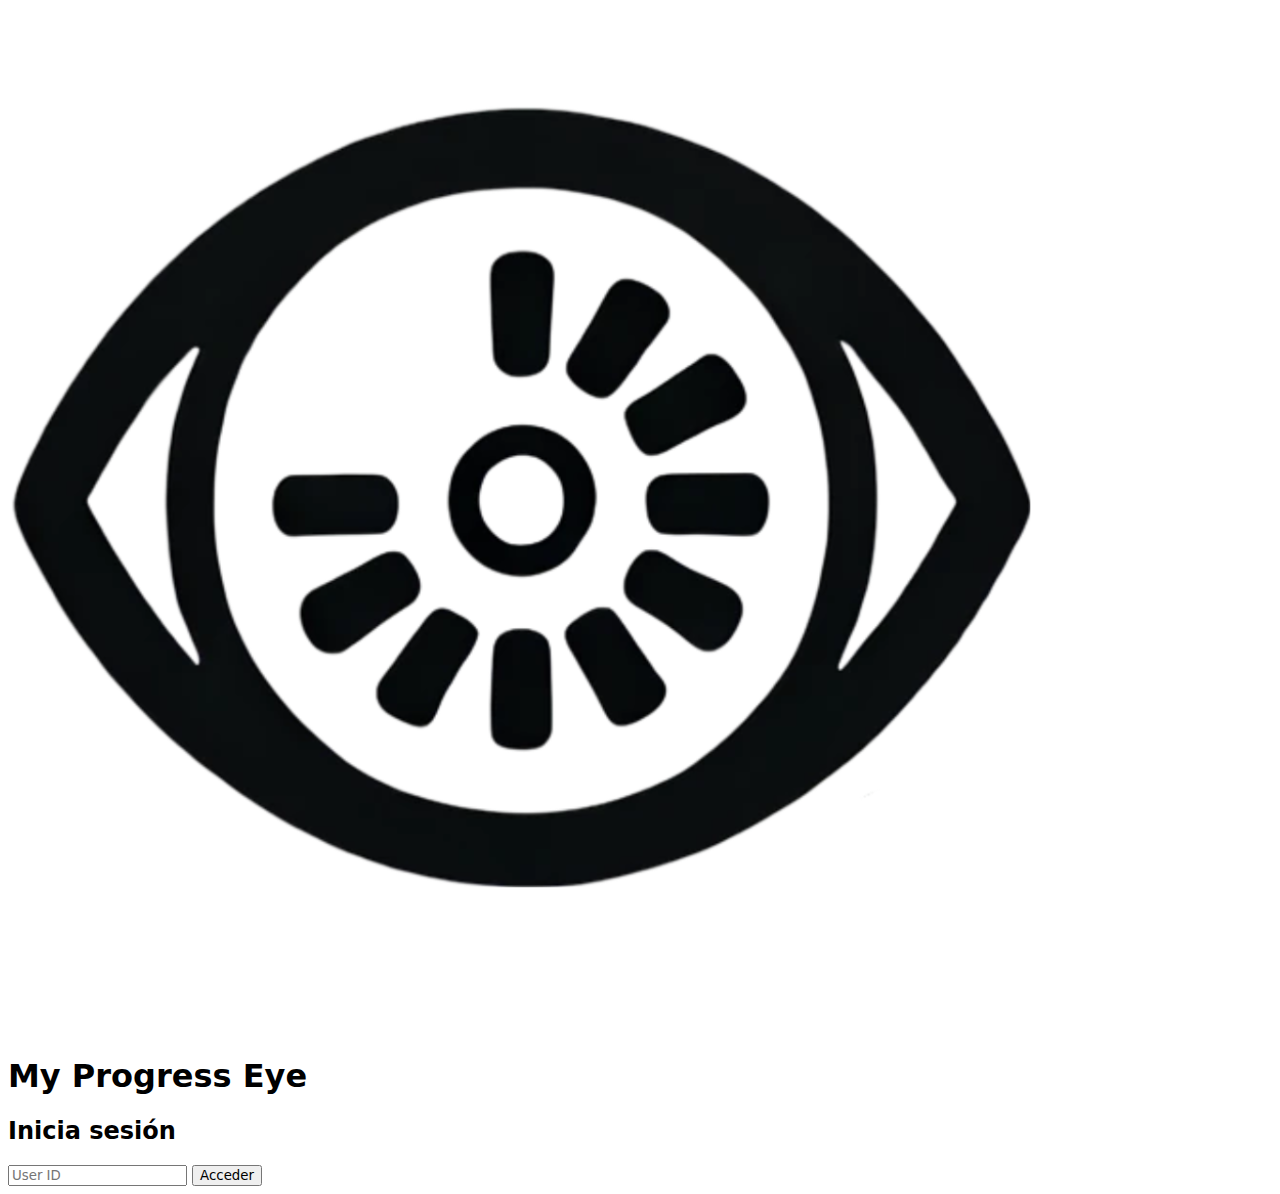
==== index.html @ 408c7f78 "feat: inicio del proyecto" ====
<!DOCTYPE html>
<html lang="en">
<head>
    <meta charset="UTF-8">
    <meta name="viewport" content="width=device-width, initial-scale=1.0">
    <title>Log in</title>
    <script defer type="module" src="script.js"></script>
    <link rel="stylesheet" href="style.css">
</head>
<body>
    <header>
        <img src="/assets/progress eye.png" alt="logo" srcset="">
        <h1>My Progress Eye</h1>
    </header>
    <main>
        <section>
            <h2>Inicia sesión</h2>
            <input type="text" placeholder="User ID" maxlength="10">
            <button>Acceder</button>
        </section>
    </main>
</body>
</html>
---- style.css ----
* {
    font-family: system-ui, -apple-system, BlinkMacSystemFont, 'Segoe UI', Roboto, Oxygen, Ubuntu, Cantarell, 'Open Sans', 'Helvetica Neue', sans-serif;
    box-sizing: border-box;
}
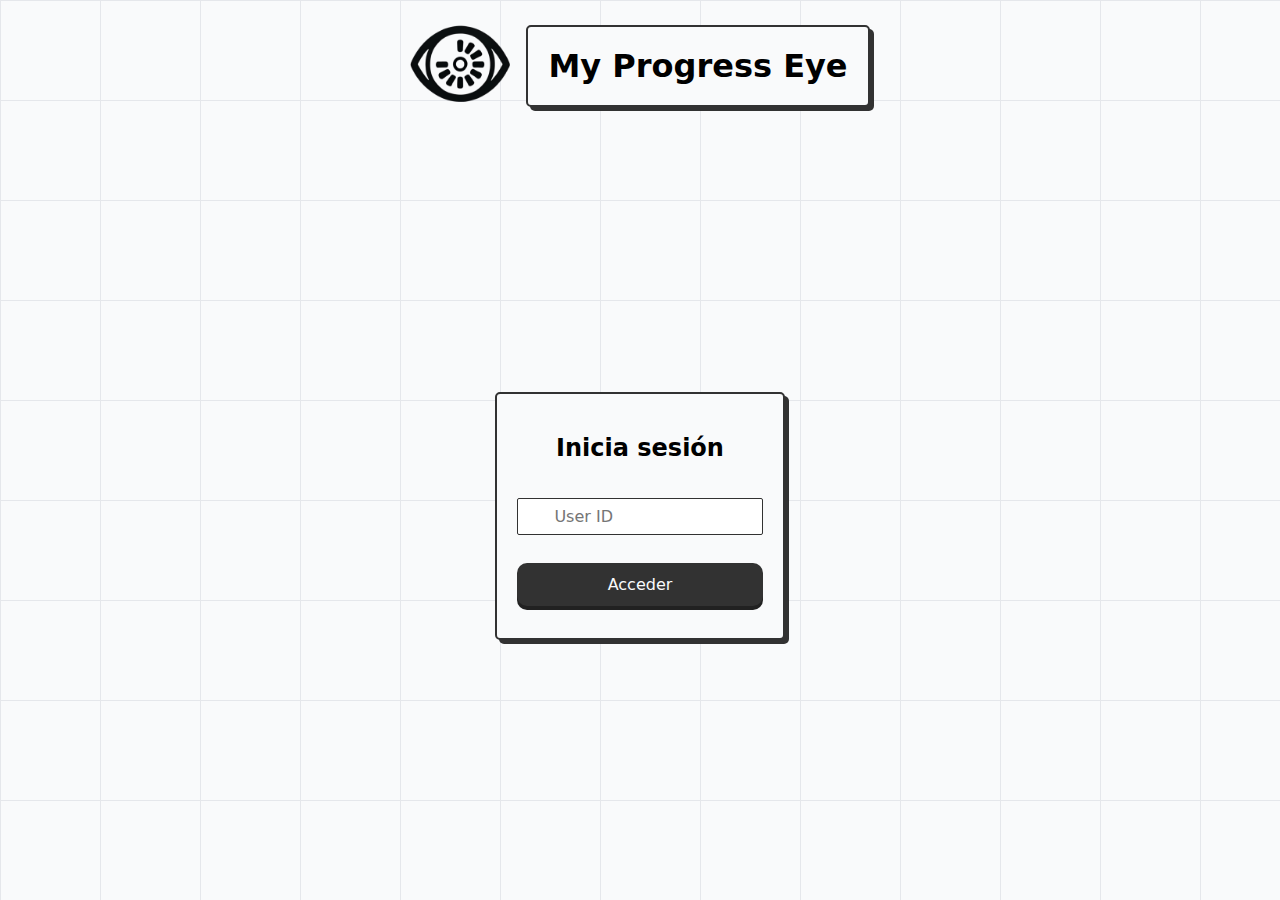
==== commit c26ee6bb: "feat: casi terminado inicio de sesion del usuario" ====
--- a/index.html
+++ b/index.html
@@ -3,21 +3,25 @@
 <head>
     <meta charset="UTF-8">
     <meta name="viewport" content="width=device-width, initial-scale=1.0">
-    <title>Log in</title>
+    <title>My Progress Eye</title>
     <script defer type="module" src="script.js"></script>
+    <link rel="shortcut icon" href="/assets/progress eye.png" type="image/x-icon">
     <link rel="stylesheet" href="style.css">
 </head>
-<body>
-    <header>
-        <img src="/assets/progress eye.png" alt="logo" srcset="">
-        <h1>My Progress Eye</h1>
+<body class="flex_col">
+    <header class="flex unselected all_c">
+        <img src="/assets/progress eye.png" alt="logo" srcset="" draggable="false">
+        <div class="logo card relative">
+            <div class="load_bar_animation absolute"></div>
+            <h1 class="relative">My Progress Eye</h1>
+        </div>
     </header>
-    <main>
-        <section>
+    <main class="flex all_c">
+        <form id="login" class="flex_col all_c card">
             <h2>Inicia sesión</h2>
-            <input type="text" placeholder="User ID" maxlength="10">
-            <button>Acceder</button>
-        </section>
+            <input type="text" name="id" placeholder="User ID" maxlength="20"  required>
+            <button type="submit">Acceder</button>
+        </form>
     </main>
 </body>
 </html>--- a/style.css
+++ b/style.css
@@ -1,4 +1,230 @@
+:root {
+    --font-color-sub: #666;
+    --bg-color: #f9fafb;
+    --main-color: #323232;
+    --main-lightcolor: #454545;
+    --main-hardcolor: #212121;
+    --main-focus: #3b82f6;
+    --highligt: #8b5df6;
+    --highligt-transparent: #8b5df685;
+}
+
 * {
-    font-family: system-ui, -apple-system, BlinkMacSystemFont, 'Segoe UI', Roboto, Oxygen, Ubuntu, Cantarell, 'Open Sans', 'Helvetica Neue', sans-serif;
+    font-family: system-ui, -apple-system, BlinkMacSystemFont, "Segoe UI",
+        Roboto, Oxygen, Ubuntu, Cantarell, "Open Sans", "Helvetica Neue",
+        sans-serif;
     box-sizing: border-box;
-}+    transition: all 0.2s cubic-bezier(0.22, 0.61, 0.36, 1);
+}
+
+body,
+html {
+    overflow-x: hidden;
+    background-color: var(--bg-color);
+    background-image: linear-gradient(#e5e7eb 1px, #0000 0),
+        linear-gradient(90deg, #e5e7eb 1px, #0000 0);
+    background-size: 100px 100px;
+}
+
+body {
+    margin: 0;
+    height: 100vh;
+    width: 100vw;
+}
+
+a {
+    color: unset;
+    text-decoration: none;
+}
+
+.flex {
+    display: flex;
+}
+
+.flex_col {
+    display: flex;
+    flex-flow: column;
+}
+
+.grid {
+    display: grid;
+    grid-template-columns: repeat(auto-fill, minmax(200px, 1fr));
+}
+
+.grid_text_center {
+    justify-content: center;
+    place-items: center;
+}
+
+.wrap {
+    flex-wrap: wrap;
+}
+
+.text_center {
+    text-align: center;
+}
+
+.all_c {
+    justify-content: center;
+    justify-self: center;
+    justify-items: center;
+    align-content: center;
+    align-self: center;
+    align-items: center;
+}
+
+.j_sb {
+    justify-content: space-between;
+    align-content: space-between;
+}
+
+.j_se {
+    justify-content: space-evenly;
+    align-content: space-evenly;
+}
+
+.j_sa {
+    justify-content: space-around;
+    align-content: space-around;
+}
+
+.j_c {
+    justify-content: center;
+    align-content: center;
+}
+
+.relative {
+    position: relative;
+}
+
+.absolute {
+    position: absolute;
+}
+
+.fixed {
+    position: fixed;
+}
+
+.centrar_absolutoX {
+    left: 50%;
+    transform: translateX(-50%);
+}
+
+.centrar_absolutoY {
+    top: 50%;
+    transform: translateY(-50%);
+}
+
+.unselected,
+.unselected * {
+    user-select: none;
+    -moz-user-select: none;
+    -webkit-user-select: none;
+    -webkit-user-drag: none;
+}
+
+.no_display {
+    display: none;
+}
+
+.hidden {
+    visibility: hidden;
+}
+
+button,
+.button {
+    cursor: pointer;
+    display: flex;
+    justify-content: center;
+    align-items: center;
+    font-family: inherit;
+    color: var(--bg-color);
+    background-color: var(--main-color);
+    border: none;
+    width: 100%;
+    padding: 12px 16px;
+    font-size: inherit;
+    gap: 8px;
+    margin: 12px 0;
+    cursor: pointer;
+    border-radius: 10px;
+    box-shadow: 0px 4px 0 var(--main-hardcolor);
+    transition: none;
+}
+
+button:active,
+.button:active {
+    transform: translateY(3px);
+    box-shadow: none;
+    /* scale: 0.95; */
+    background-color: var(--main-hardcolor);
+}
+
+header {
+    gap: 1rem;
+    padding: 1rem;
+}
+
+header img {
+    width: 100px;
+}
+
+.logo h1 {
+    z-index: 1;
+    margin: 0;
+}
+
+main {
+    flex-grow: 1;
+}
+
+#login {
+    gap: 1rem;
+}
+
+#login input {
+    background-image: url(https://www.svgrepo.com/show/532363/user-alt-1.svg);
+    background-repeat: no-repeat;
+    background-position: 10px;
+    background-size: 1rem;
+    padding: 0.5rem;
+    padding-left: 2.3rem;
+    font-size: 1rem;
+    border-radius: 2px;
+    border: var(--main-color) 0.1px solid;
+    transition: none;
+}
+
+input:focus {
+    border-color: var(--highligt) !important;
+    outline: var(--highligt-transparent) solid 3px;
+}
+
+.card {
+    overflow: hidden;
+    background: var(--bg-color);
+    border: 2px solid var(--main-color);
+    box-shadow: 4px 4px var(--main-color);
+    border-radius: 5px;
+    display: flex;
+    flex-direction: column;
+    justify-content: flex-start;
+    padding: 20px;
+    gap: 10px;
+    font-family: system-ui, -apple-system, BlinkMacSystemFont, "Segoe UI",
+        Roboto, Oxygen, Ubuntu, Cantarell, "Open Sans", "Helvetica Neue",
+        sans-serif;
+}
+
+.load_bar_animation {
+    z-index: 0;
+    background-color: #3b82f6;
+    top: 0;
+    bottom: 0;
+    left: 0;
+    right: 100%;
+}
+
+.logo:hover .load_bar_animation {
+    right: 0%;
+}
